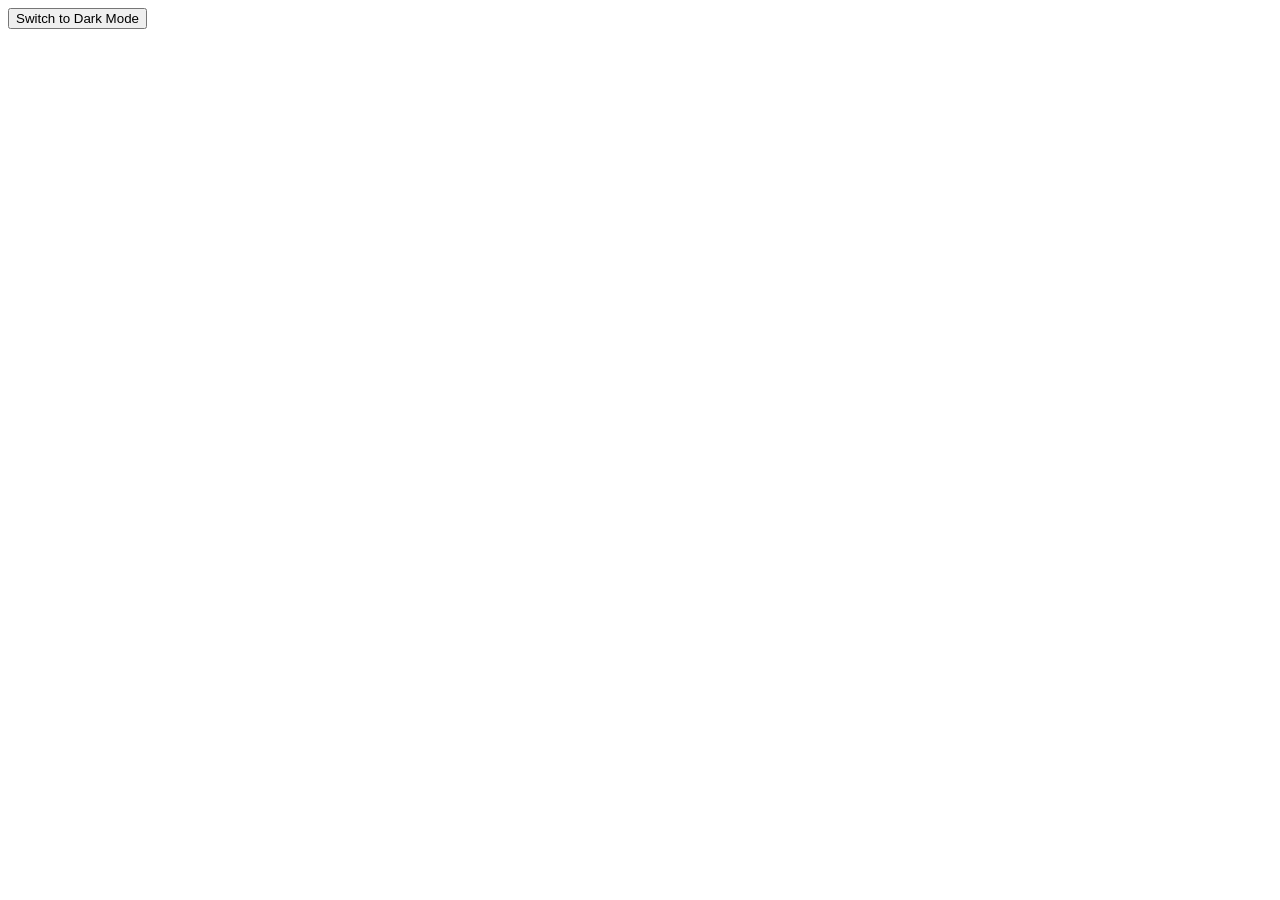
==== index.html @ a308d7f8 "Update index.html" ====
<!DOCTYPE js>
<button id="theme-btn">Switch to Dark Mode</button>

<style>
  body { transition: background 0.5s; }
  .dark-theme { background-color: #222; color: white; }
</style>

<script>
  const btn = document.getElementById('theme-btn');
  btn.onclick = function() {
    document.body.classList.toggle('dark-theme');
    // Change button text based on mode
    if (document.body.classList.contains('dark-theme')) {
      btn.innerText = "Switch to Light Mode";
    } else {
      btn.innerText = "Switch to Dark Mode";
    }
  };
</script>
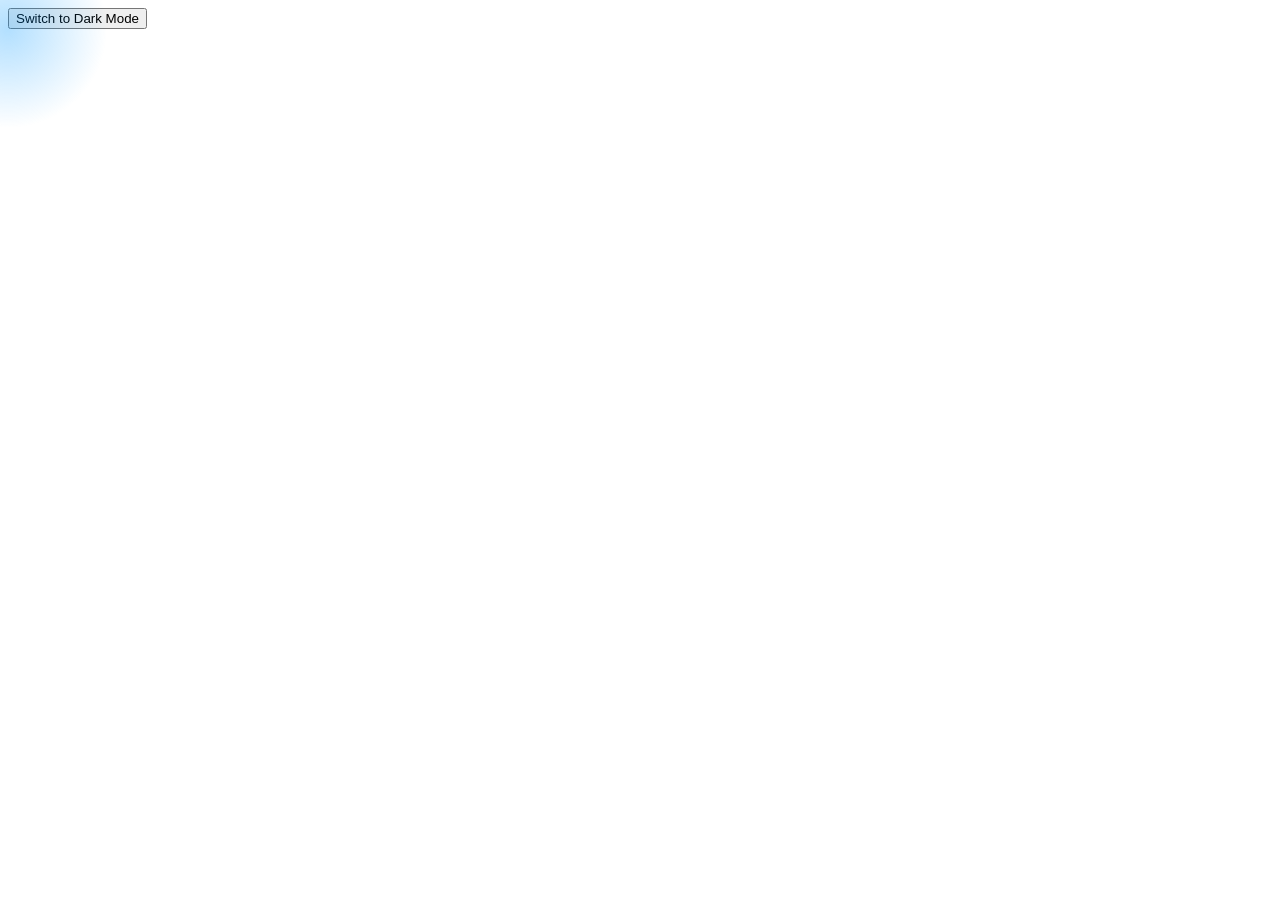
==== commit e2345985: "Update index.html" ====
--- a/index.html
+++ b/index.html
@@ -18,3 +18,24 @@
     }
   };
 </script>
+<div id="cursor-glow"></div>
+
+<style>
+  #cursor-glow {
+    position: fixed;
+    width: 200px;
+    height: 200px;
+    background: radial-gradient(circle, rgba(0,150,255,0.3) 0%, rgba(0,0,0,0) 70%);
+    border-radius: 50%;
+    pointer-events: none; /* Let clicks pass through */
+    transform: translate(-50%, -50%);
+  }
+</style>
+
+<script>
+  const glow = document.getElementById('cursor-glow');
+  document.onmousemove = function(e) {
+    glow.style.left = e.pageX + 'px';
+    glow.style.top = e.pageY + 'px';
+  }
+</script>
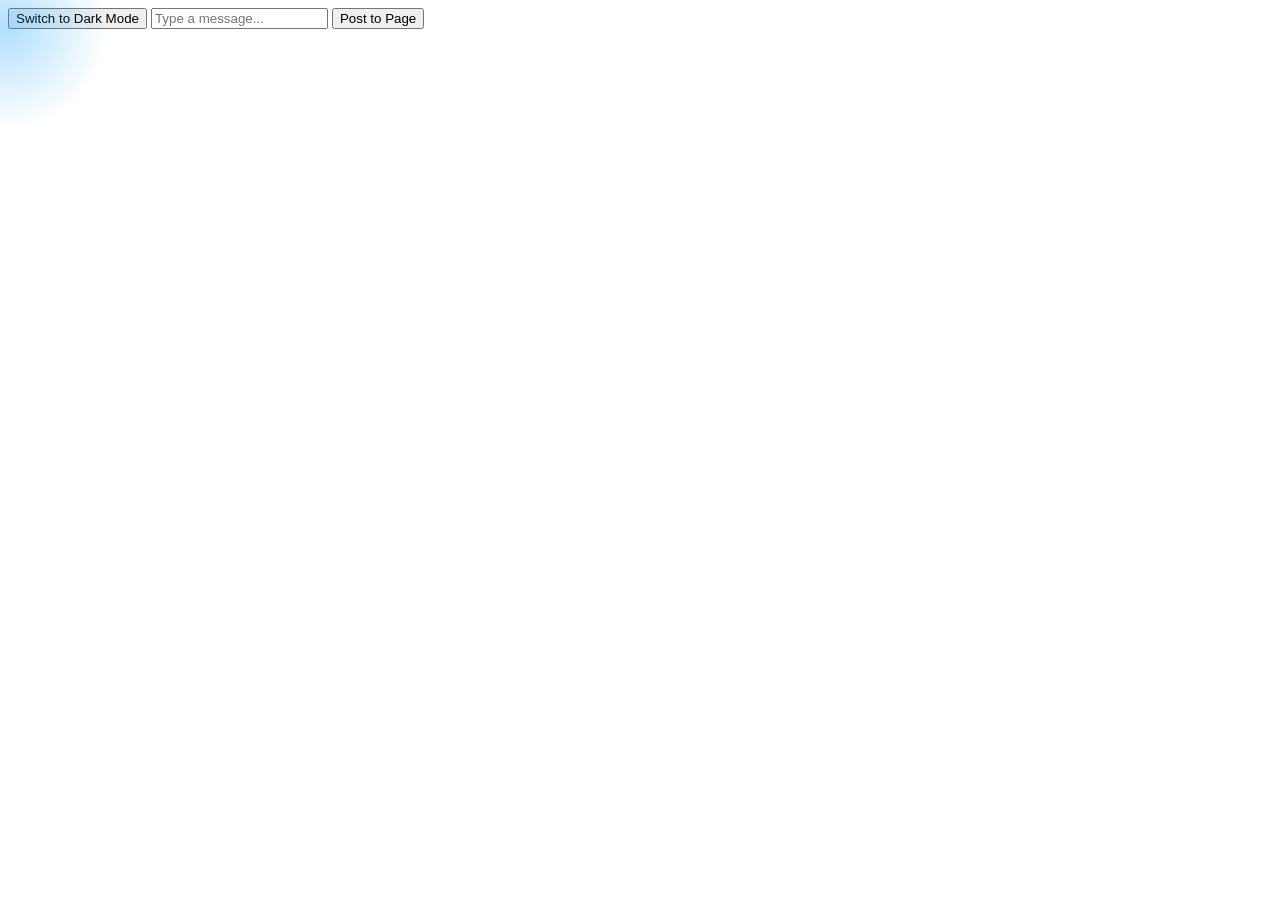
==== commit 601d952f: "Update index.html" ====
--- a/index.html
+++ b/index.html
@@ -39,3 +39,20 @@
     glow.style.top = e.pageY + 'px';
   }
 </script>
+<input type="text" id="user-input" placeholder="Type a message...">
+<button onclick="postMessage()">Post to Page</button>
+<ul id="message-list"></ul>
+
+<script>
+  function postMessage() {
+    const input = document.getElementById('user-input');
+    const list = document.getElementById('message-list');
+    
+    if (input.value !== "") {
+      const newItem = document.createElement('li');
+      newItem.textContent = input.value;
+      list.appendChild(newItem);
+      input.value = ""; // Clear the box
+    }
+  }
+</script>
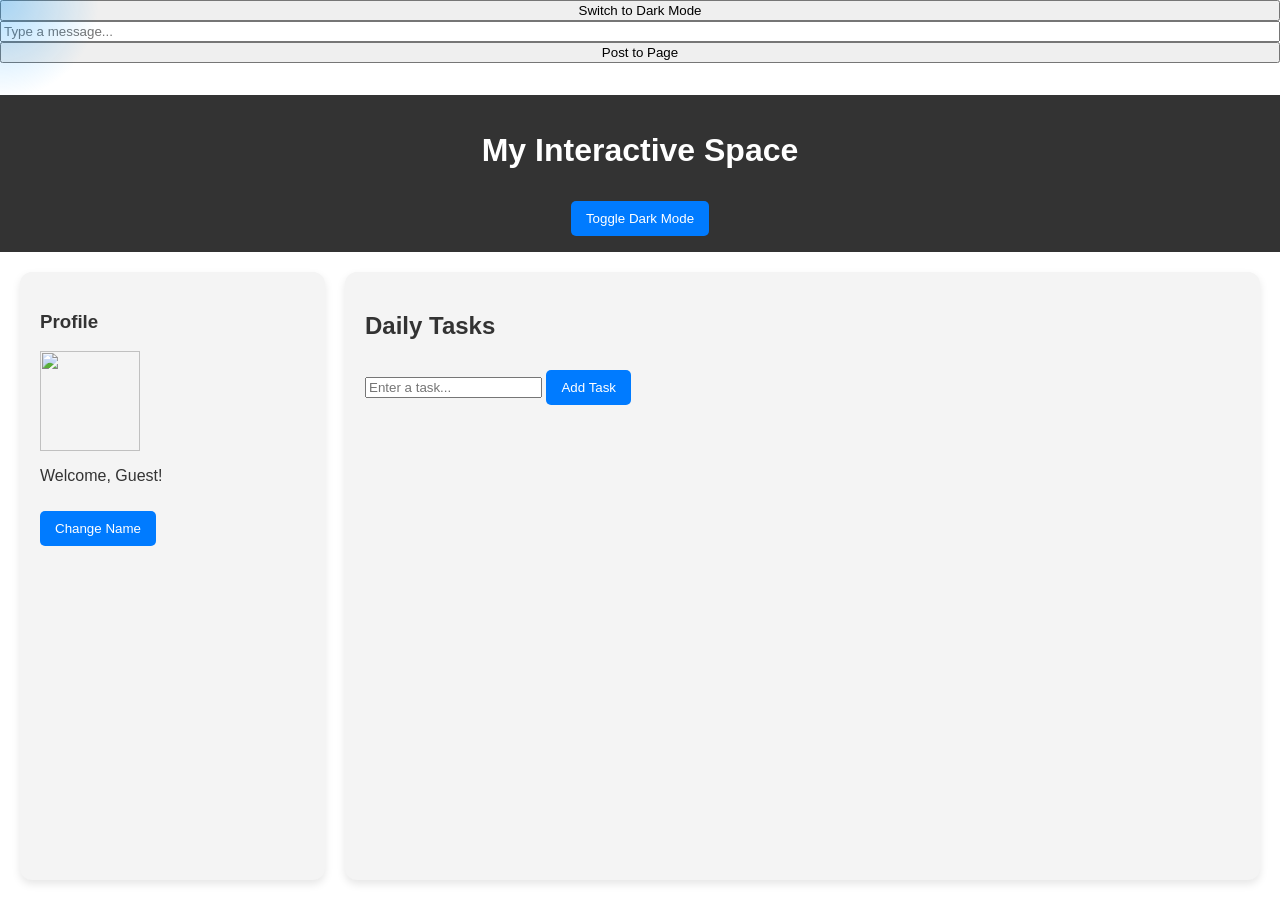
==== commit 2b06194e: "Update index.html" ====
--- a/index.html
+++ b/index.html
@@ -56,3 +56,129 @@
     }
   }
 </script>
+<!DOCTYPE html>
+<html lang="en">
+<head>
+    <meta charset="UTF-8">
+    <meta name="viewport" content="width=device-width, initial-scale=1.0">
+    <title>My Interactive Dashboard</title>
+    <style>
+        /* CSS - The Design */
+        body {
+            font-family: 'Segoe UI', Tahoma, Geneva, Verdana, sans-serif;
+            margin: 0;
+            display: flex;
+            flex-direction: column;
+            min-height: 100vh;
+            transition: background 0.3s, color 0.3s;
+        }
+
+        header {
+            background: #333;
+            color: white;
+            padding: 1rem;
+            text-align: center;
+        }
+
+        .container {
+            display: grid;
+            grid-template-columns: 1fr 3fr;
+            gap: 20px;
+            padding: 20px;
+            flex-grow: 1;
+        }
+
+        .card {
+            background: #f4f4f4;
+            padding: 20px;
+            border-radius: 12px;
+            box-shadow: 0 4px 8px rgba(0,0,0,0.1);
+            color: #333;
+        }
+
+        .btn {
+            background: #007bff;
+            color: white;
+            border: none;
+            padding: 10px 15px;
+            border-radius: 5px;
+            cursor: pointer;
+            margin-top: 10px;
+        }
+
+        .btn:hover { background: #0056b3; }
+
+        #todo-list { list-style: none; padding: 0; }
+        #todo-list li {
+            background: white;
+            margin: 5px 0;
+            padding: 10px;
+            border-radius: 4px;
+            display: flex;
+            justify-content: space-between;
+        }
+
+        .dark-mode { background: #1a1a1a; color: #f4f4f4; }
+        .dark-mode .card { background: #2d2d2d; color: white; }
+    </style>
+</head>
+<body id="main-body">
+
+    <header>
+        <h1>My Interactive Space</h1>
+        <button class="btn" onclick="toggleTheme()">Toggle Dark Mode</button>
+    </header>
+
+    <div class="container">
+        <aside class="card">
+            <h3>Profile</h3>
+            <img src="https://github.com/identicons/guest.png" width="100">
+            <p>Welcome, <span id="display-name">Guest</span>!</p>
+            <button class="btn" onclick="changeName()">Change Name</button>
+        </aside>
+
+        <main class="card">
+            <h2>Daily Tasks</h2>
+            <input type="text" id="todo-input" placeholder="Enter a task...">
+            <button class="btn" onclick="addTodo()">Add Task</button>
+            <ul id="todo-list">
+                </ul>
+        </main>
+    </div>
+
+    <script>
+        /* JavaScript - The Logic */
+
+        // 1. Change Name Function
+        function changeName() {
+            const newName = prompt("What is your name?");
+            if (newName) {
+                document.getElementById('display-name').innerText = newName;
+            }
+        }
+
+        // 2. Add To-Do Function
+        function addTodo() {
+            const input = document.getElementById('todo-input');
+            const list = document.getElementById('todo-list');
+            
+            if (input.value.trim() !== "") {
+                const li = document.createElement('li');
+                li.innerHTML = `
+                    ${input.value} 
+                    <button style="background:red; color:white; border:none; border-radius:3px; cursor:pointer;" 
+                            onclick="this.parentElement.remove()">X</button>
+                `;
+                list.appendChild(li);
+                input.value = "";
+            }
+        }
+
+        // 3. Theme Toggle Function
+        function toggleTheme() {
+            document.body.classList.toggle('dark-mode');
+        }
+    </script>
+
+</body>
+</html>
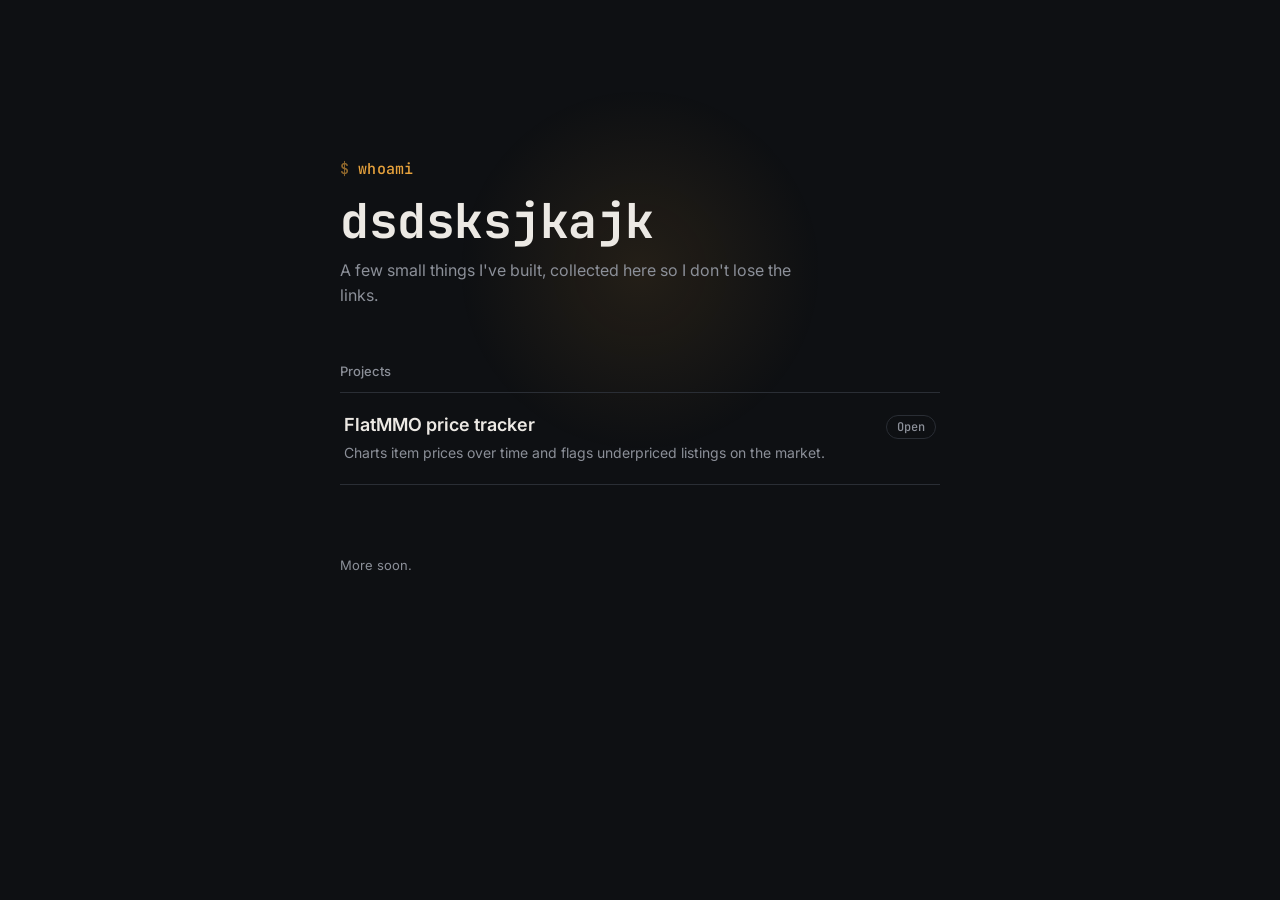
==== commit 4cf6b26e: "Flatmmo trade tracker Added Flatmmo trade tracker as an extra page and turned the main website into " ====
--- a/index.html
+++ b/index.html
@@ -1,184 +1,99 @@
-<!DOCTYPE js>
-<button id="theme-btn">Switch to Dark Mode</button>
-
-<style>
-  body { transition: background 0.5s; }
-  .dark-theme { background-color: #222; color: white; }
-</style>
-
-<script>
-  const btn = document.getElementById('theme-btn');
-  btn.onclick = function() {
-    document.body.classList.toggle('dark-theme');
-    // Change button text based on mode
-    if (document.body.classList.contains('dark-theme')) {
-      btn.innerText = "Switch to Light Mode";
-    } else {
-      btn.innerText = "Switch to Dark Mode";
-    }
-  };
-</script>
-<div id="cursor-glow"></div>
-
-<style>
-  #cursor-glow {
-    position: fixed;
-    width: 200px;
-    height: 200px;
-    background: radial-gradient(circle, rgba(0,150,255,0.3) 0%, rgba(0,0,0,0) 70%);
-    border-radius: 50%;
-    pointer-events: none; /* Let clicks pass through */
-    transform: translate(-50%, -50%);
-  }
-</style>
-
-<script>
-  const glow = document.getElementById('cursor-glow');
-  document.onmousemove = function(e) {
-    glow.style.left = e.pageX + 'px';
-    glow.style.top = e.pageY + 'px';
-  }
-</script>
-<input type="text" id="user-input" placeholder="Type a message...">
-<button onclick="postMessage()">Post to Page</button>
-<ul id="message-list"></ul>
-
-<script>
-  function postMessage() {
-    const input = document.getElementById('user-input');
-    const list = document.getElementById('message-list');
-    
-    if (input.value !== "") {
-      const newItem = document.createElement('li');
-      newItem.textContent = input.value;
-      list.appendChild(newItem);
-      input.value = ""; // Clear the box
-    }
-  }
-</script>
 <!DOCTYPE html>
 <html lang="en">
 <head>
-    <meta charset="UTF-8">
-    <meta name="viewport" content="width=device-width, initial-scale=1.0">
-    <title>My Interactive Dashboard</title>
-    <style>
-        /* CSS - The Design */
-        body {
-            font-family: 'Segoe UI', Tahoma, Geneva, Verdana, sans-serif;
-            margin: 0;
-            display: flex;
-            flex-direction: column;
-            min-height: 100vh;
-            transition: background 0.3s, color 0.3s;
-        }
+<meta charset="utf-8">
+<meta name="viewport" content="width=device-width, initial-scale=1, viewport-fit=cover">
+<title>dsdsksjkajk</title>
+<meta name="description" content="A few small things I've built.">
+<link rel="preconnect" href="https://fonts.googleapis.com">
+<link rel="preconnect" href="https://fonts.gstatic.com" crossorigin>
+<link href="https://fonts.googleapis.com/css2?family=JetBrains+Mono:wght@500;700&family=Inter:wght@400;500;600&display=swap" rel="stylesheet">
+<style>
+:root{
+  --bg:#0E1013; --panel:#171A1F; --line:#2A2E35;
+  --text:#ECE9E4; --muted:#8B8F98; --accent:#E8A33D;
+  color-scheme: dark;
+  padding-top:env(safe-area-inset-top,0px);
+  padding-bottom:env(safe-area-inset-bottom,0px);
+}
+*,*::before,*::after{box-sizing:border-box}
+body{margin:0;background:var(--bg);color:var(--text);min-height:100vh;
+  font:400 16px/1.6 'Inter',system-ui,-apple-system,'Segoe UI',Roboto,sans-serif;
+  -webkit-font-smoothing:antialiased}
+a{color:inherit}
+:focus-visible{outline:2px solid var(--accent);outline-offset:3px}
 
-        header {
-            background: #333;
-            color: white;
-            padding: 1rem;
-            text-align: center;
-        }
+#glow{position:fixed;inset:0;pointer-events:none;z-index:0;
+  background:radial-gradient(260px circle at var(--mx,50%) var(--my,30%), rgba(232,163,61,.10), transparent 70%);
+  transition:background .15s ease-out}
 
-        .container {
-            display: grid;
-            grid-template-columns: 1fr 3fr;
-            gap: 20px;
-            padding: 20px;
-            flex-grow: 1;
-        }
+.wrap{position:relative;z-index:1;max-width:640px;margin:0 auto;padding:18vh 20px 10vh}
 
-        .card {
-            background: #f4f4f4;
-            padding: 20px;
-            border-radius: 12px;
-            box-shadow: 0 4px 8px rgba(0,0,0,0.1);
-            color: #333;
-        }
+.prompt{font:500 15px/1 'JetBrains Mono',ui-monospace,Menlo,monospace;color:var(--accent);
+  margin:0 0 18px;letter-spacing:.01em}
+.prompt::before{content:"$ ";opacity:.6}
 
-        .btn {
-            background: #007bff;
-            color: white;
-            border: none;
-            padding: 10px 15px;
-            border-radius: 5px;
-            cursor: pointer;
-            margin-top: 10px;
-        }
+h1{margin:0 0 10px;font:700 clamp(32px,7vw,48px)/1.1 'JetBrains Mono',ui-monospace,Menlo,monospace;
+  letter-spacing:-0.01em}
+p.lede{margin:0 0 56px;color:var(--muted);font-size:16px;max-width:46ch}
 
-        .btn:hover { background: #0056b3; }
+h2.label{margin:0 0 14px;font:500 13px/1 'Inter',sans-serif;color:var(--muted);font-weight:500}
 
-        #todo-list { list-style: none; padding: 0; }
-        #todo-list li {
-            background: white;
-            margin: 5px 0;
-            padding: 10px;
-            border-radius: 4px;
-            display: flex;
-            justify-content: space-between;
-        }
+.projects{list-style:none;margin:0;padding:0;border-top:1px solid var(--line)}
+.projects li{border-bottom:1px solid var(--line)}
+.proj{display:flex;align-items:baseline;gap:18px;justify-content:space-between;
+  padding:20px 4px;text-decoration:none;color:var(--text);transition:padding-left .15s ease, color .15s ease}
+.proj:hover,.proj:focus-visible{padding-left:10px;color:var(--accent)}
+.proj-name{font:600 18px/1.3 'Inter',sans-serif}
+.proj-desc{display:block;margin-top:3px;font-size:14px;color:var(--muted);font-weight:400}
+.proj:hover .proj-desc{color:var(--muted)}
+.proj-tag{flex:none;font:500 12px/1 'JetBrains Mono',ui-monospace,monospace;color:var(--muted);
+  border:1px solid var(--line);border-radius:999px;padding:5px 10px;white-space:nowrap}
+.proj:hover .proj-tag{border-color:var(--accent);color:var(--accent)}
 
-        .dark-mode { background: #1a1a1a; color: #f4f4f4; }
-        .dark-mode .card { background: #2d2d2d; color: white; }
-    </style>
+footer{margin-top:70px;color:var(--muted);font-size:13px}
+
+@media (max-width:520px){
+  .wrap{padding-top:14vh}
+  .proj{flex-direction:column;align-items:flex-start;gap:6px}
+}
+@media (prefers-reduced-motion:reduce){*{transition:none!important}}
+</style>
 </head>
-<body id="main-body">
+<body>
+<div id="glow" aria-hidden="true"></div>
 
-    <header>
-        <h1>My Interactive Space</h1>
-        <button class="btn" onclick="toggleTheme()">Toggle Dark Mode</button>
-    </header>
+<div class="wrap">
+  <p class="prompt">whoami</p>
+  <h1>dsdsksjkajk</h1>
+  <p class="lede">A few small things I've built, collected here so I don't lose the links.</p>
 
-    <div class="container">
-        <aside class="card">
-            <h3>Profile</h3>
-            <img src="https://github.com/identicons/guest.png" width="100">
-            <p>Welcome, <span id="display-name">Guest</span>!</p>
-            <button class="btn" onclick="changeName()">Change Name</button>
-        </aside>
+  <h2 class="label">Projects</h2>
+  <ul class="projects">
+    <li>
+      <a class="proj" href="flatmmo/">
+        <span>
+          <span class="proj-name">FlatMMO price tracker</span>
+          <span class="proj-desc">Charts item prices over time and flags underpriced listings on the market.</span>
+        </span>
+        <span class="proj-tag">Open</span>
+      </a>
+    </li>
+  </ul>
 
-        <main class="card">
-            <h2>Daily Tasks</h2>
-            <input type="text" id="todo-input" placeholder="Enter a task...">
-            <button class="btn" onclick="addTodo()">Add Task</button>
-            <ul id="todo-list">
-                </ul>
-        </main>
-    </div>
+  <footer>More soon.</footer>
+</div>
 
-    <script>
-        /* JavaScript - The Logic */
-
-        // 1. Change Name Function
-        function changeName() {
-            const newName = prompt("What is your name?");
-            if (newName) {
-                document.getElementById('display-name').innerText = newName;
-            }
-        }
-
-        // 2. Add To-Do Function
-        function addTodo() {
-            const input = document.getElementById('todo-input');
-            const list = document.getElementById('todo-list');
-            
-            if (input.value.trim() !== "") {
-                const li = document.createElement('li');
-                li.innerHTML = `
-                    ${input.value} 
-                    <button style="background:red; color:white; border:none; border-radius:3px; cursor:pointer;" 
-                            onclick="this.parentElement.remove()">X</button>
-                `;
-                list.appendChild(li);
-                input.value = "";
-            }
-        }
-
-        // 3. Theme Toggle Function
-        function toggleTheme() {
-            document.body.classList.toggle('dark-mode');
-        }
-    </script>
-
+<script>
+(function(){
+'use strict';
+var glow = document.getElementById('glow');
+if (window.matchMedia('(prefers-reduced-motion: reduce)').matches || window.matchMedia('(hover: none)').matches) return;
+window.addEventListener('pointermove', function(e){
+  glow.style.setProperty('--mx', e.clientX + 'px');
+  glow.style.setProperty('--my', e.clientY + 'px');
+});
+})();
+</script>
 </body>
 </html>
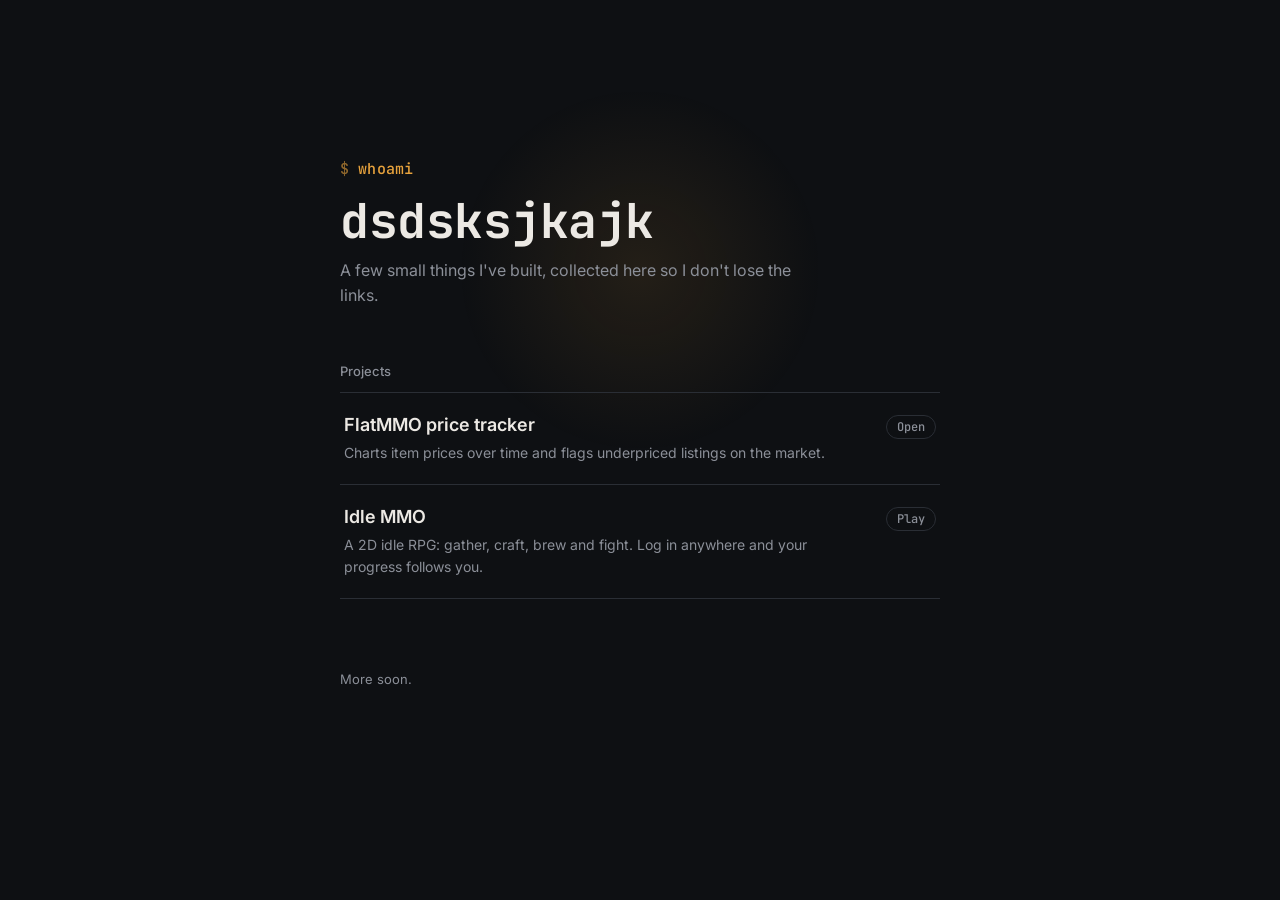
==== commit 3d87b97a: "Add files via upload" ====
--- a/index.html
+++ b/index.html
@@ -79,6 +79,15 @@
         <span class="proj-tag">Open</span>
       </a>
     </li>
+    <li>
+      <a class="proj" href="idle-mmo/">
+        <span>
+          <span class="proj-name">Idle MMO</span>
+          <span class="proj-desc">A 2D idle RPG: gather, craft, brew and fight. Log in anywhere and your progress follows you.</span>
+        </span>
+        <span class="proj-tag">Play</span>
+      </a>
+    </li>
   </ul>
 
   <footer>More soon.</footer>
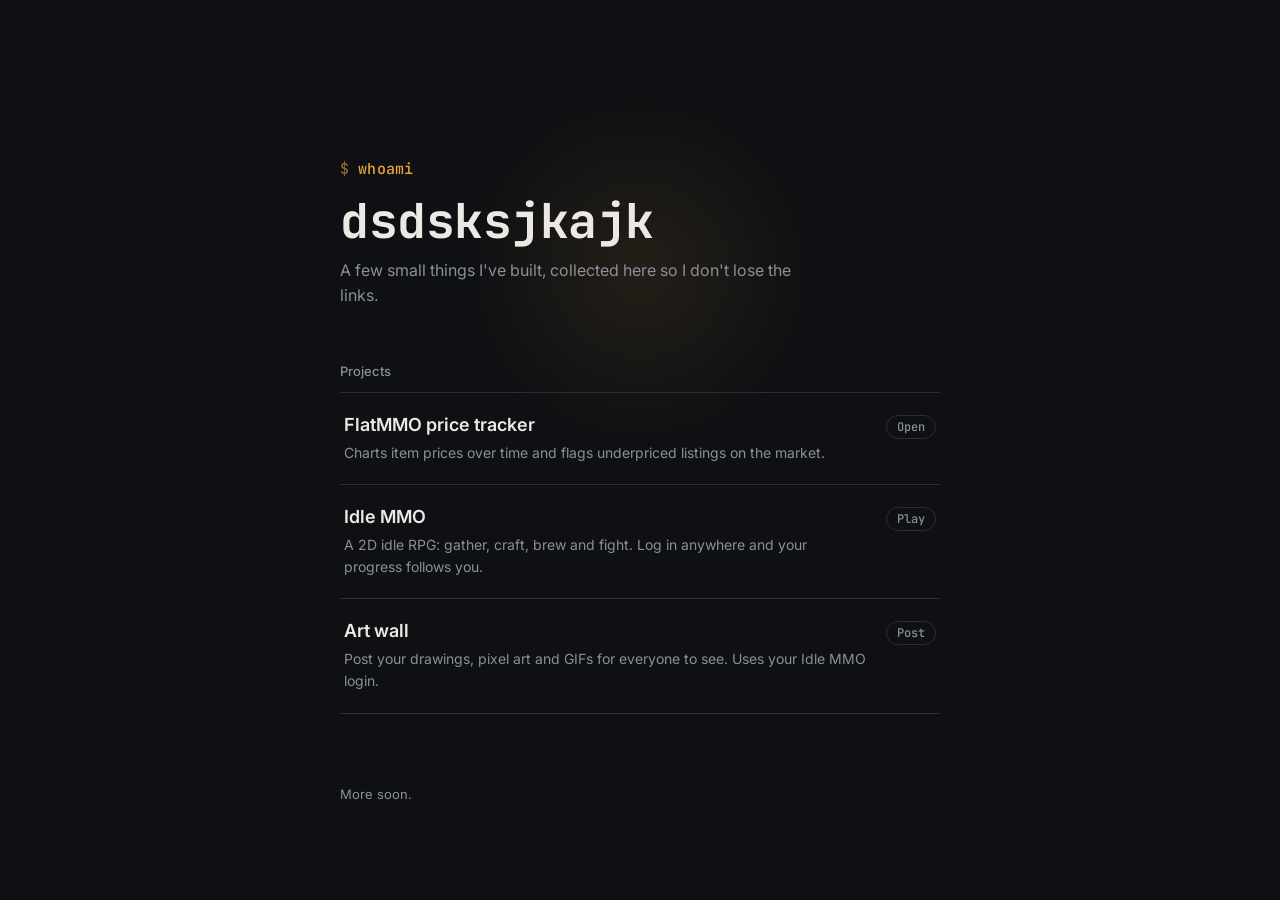
==== commit 726c148b: "Added new art page page for people to upload flatmmo arts" ====
--- a/index.html
+++ b/index.html
@@ -88,6 +88,15 @@
         <span class="proj-tag">Play</span>
       </a>
     </li>
+    <li>
+      <a class="proj" href="art/">
+        <span>
+          <span class="proj-name">Art wall</span>
+          <span class="proj-desc">Post your drawings, pixel art and GIFs for everyone to see. Uses your Idle MMO login.</span>
+        </span>
+        <span class="proj-tag">Post</span>
+      </a>
+    </li>
   </ul>
 
   <footer>More soon.</footer>
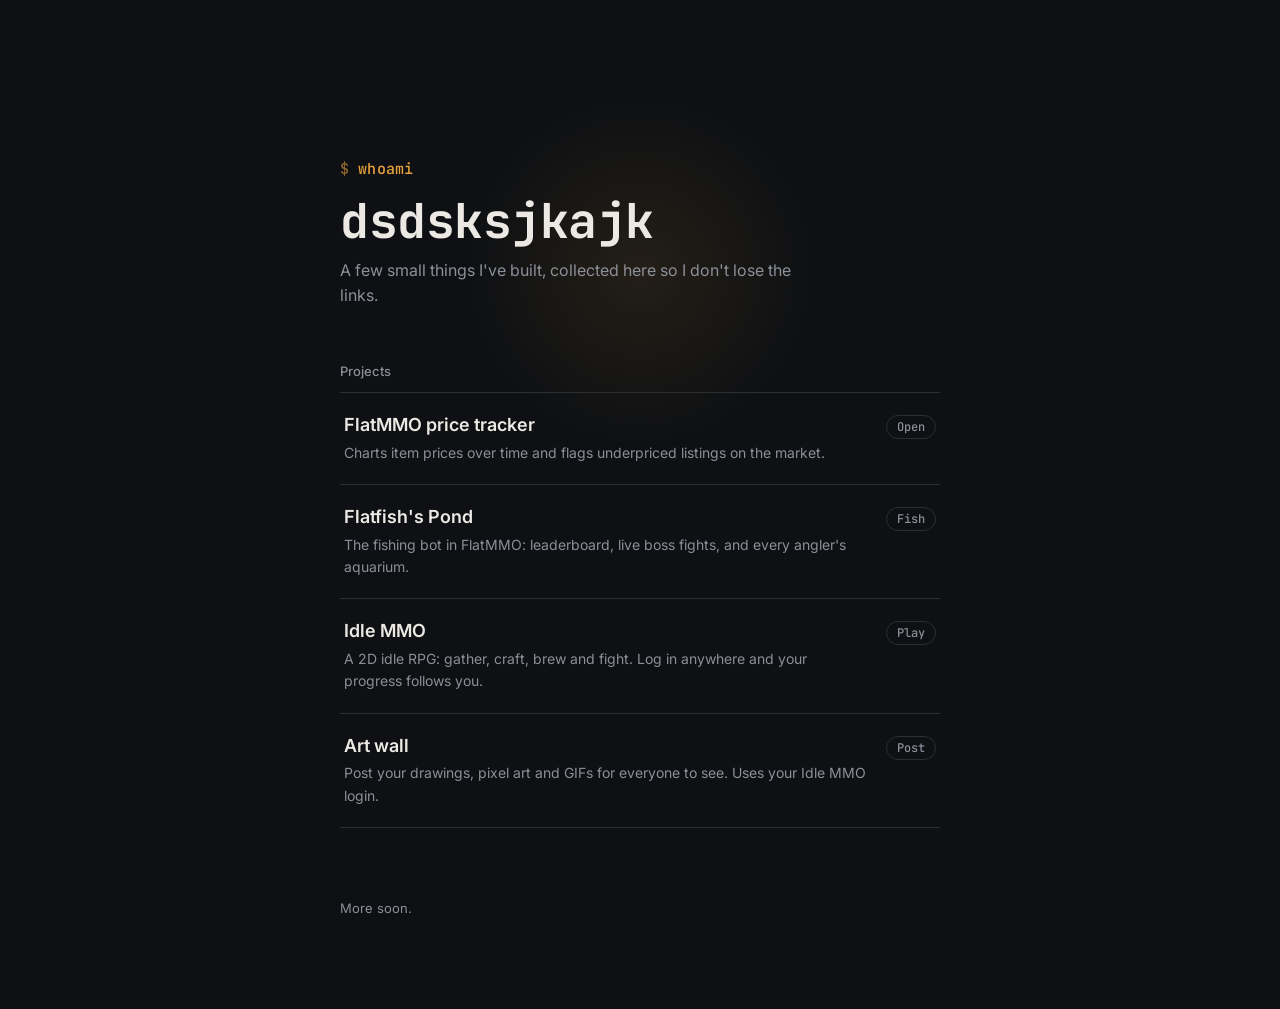
==== commit 959b99d2: "Add files via upload" ====
--- a/index.html
+++ b/index.html
@@ -80,6 +80,15 @@
       </a>
     </li>
     <li>
+      <a class="proj" href="pond/">
+        <span>
+          <span class="proj-name">Flatfish's Pond</span>
+          <span class="proj-desc">The fishing bot in FlatMMO: leaderboard, live boss fights, and every angler's aquarium.</span>
+        </span>
+        <span class="proj-tag">Fish</span>
+      </a>
+    </li>
+    <li>
       <a class="proj" href="idle-mmo/">
         <span>
           <span class="proj-name">Idle MMO</span>
